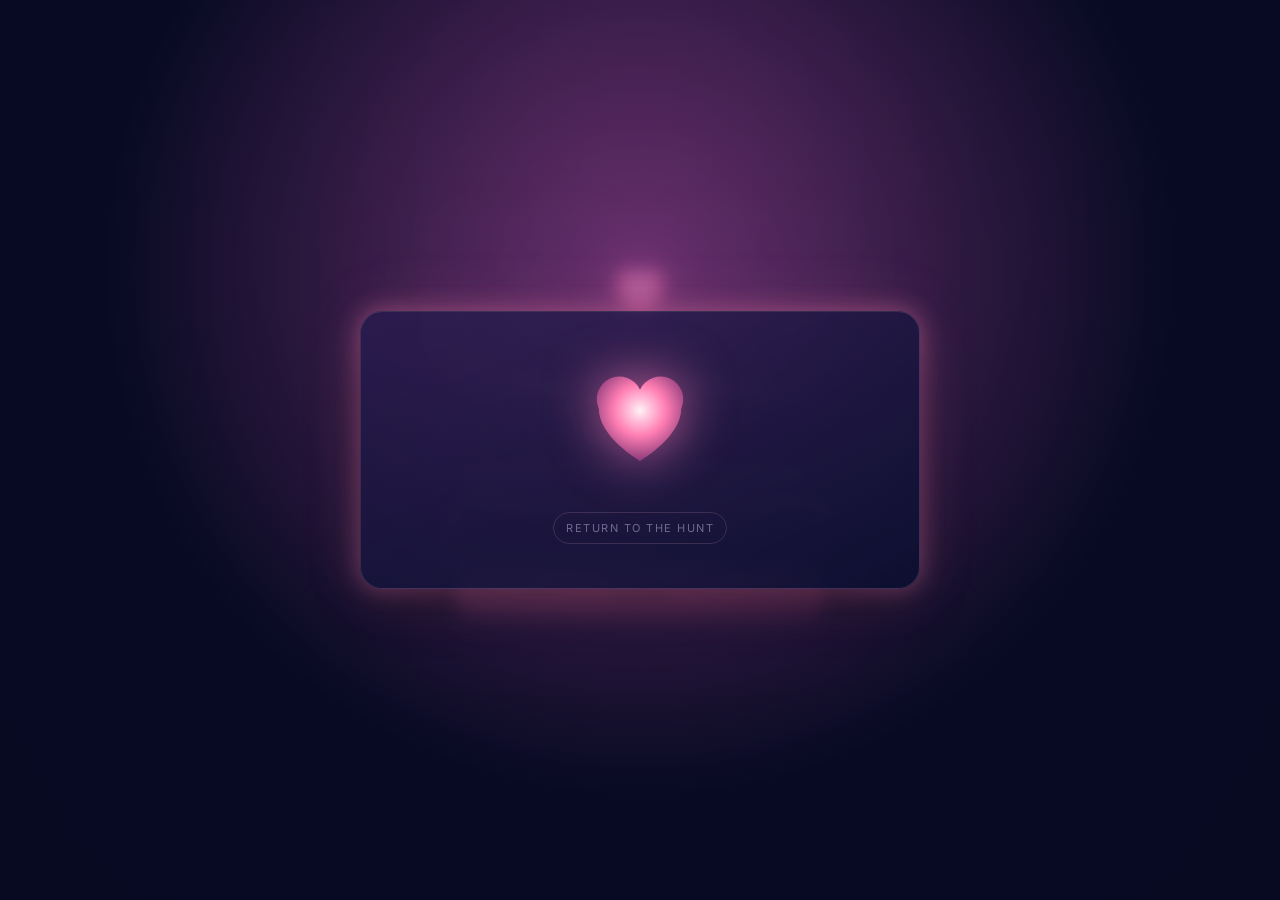
==== index.html @ dedda2b1 "Initial hunt" ====
<!doctype html>
<html lang="en">
<head>
  <meta charset="utf-8" />
  <meta name="viewport" content="width=device-width, initial-scale=1, viewport-fit=cover" />
  <meta name="theme-color" content="#0b1030" />
  <meta name="robots" content="noindex, nofollow" />
  <title>A Little Hunt</title>
  <link rel="icon" href="data:image/svg+xml,%3Csvg xmlns='http://www.w3.org/2000/svg' viewBox='0 0 100 100'%3E%3Ctext y='.9em' font-size='90'%3E%E2%99%A1%3C/text%3E%3C/svg%3E" />
  <link rel="preconnect" href="https://fonts.googleapis.com" />
  <link rel="preconnect" href="https://fonts.gstatic.com" crossorigin />
  <link href="https://fonts.googleapis.com/css2?family=Cormorant+Garamond:ital,wght@0,400;0,500;0,600;1,400;1,500&family=Inter:wght@300;400;500;600&display=swap" rel="stylesheet" />
  <link rel="stylesheet" href="assets/css/style.css" />
</head>
<body class="is-locked">
  <!-- starfield background -->
  <div class="stars" aria-hidden="true">
    <div class="stars__layer stars__layer--1"></div>
    <div class="stars__layer stars__layer--2"></div>
    <div class="stars__layer stars__layer--3"></div>
  </div>

  <!-- floating hearts background -->
  <div class="hearts" aria-hidden="true"></div>

  <!-- =====================================================================
       LOCK SCREEN — master gate
       ===================================================================== -->
  <section id="gate" class="gate" aria-label="Locked entrance">
    <div class="gate__inner">
      <div class="gate__sigil" aria-hidden="true">
        <svg viewBox="0 0 64 64" width="72" height="72">
          <defs>
            <radialGradient id="g" cx="50%" cy="40%" r="60%">
              <stop offset="0%" stop-color="#ffd1e1" />
              <stop offset="60%" stop-color="#ff7eb3" />
              <stop offset="100%" stop-color="#5a2a55" />
            </radialGradient>
          </defs>
          <path d="M32 56s-22-12.8-22-28A12 12 0 0 1 32 18a12 12 0 0 1 22 10c0 15.2-22 28-22 28z" fill="url(#g)" />
        </svg>
      </div>
      <h1 class="gate__title" data-title>Our Little Hunt</h1>
      <p class="gate__subtitle" data-subtitle>for the one I love</p>
      <p class="gate__greeting" data-greeting></p>
      <form id="gate-form" class="gate__form" autocomplete="off" novalidate>
        <label class="sr-only" for="gate-input">Password</label>
        <input
          id="gate-input"
          name="password"
          type="password"
          class="gate__input"
          inputmode="text"
          autocapitalize="off"
          autocorrect="off"
          spellcheck="false"
          required
        />
        <button type="submit" class="gate__btn">Enter</button>
      </form>
      <p id="gate-error" class="gate__error" role="alert" aria-live="polite"></p>
    </div>
  </section>

  <!-- =====================================================================
       HUNT APP — shown once gate is unlocked
       ===================================================================== -->
  <main id="app" class="app" hidden>
    <header class="app__header">
      <div class="brand">
        <span class="brand__heart" aria-hidden="true">♡</span>
        <div>
          <h1 class="brand__title" data-title>Our Little Hunt</h1>
          <p class="brand__subtitle" data-subtitle>for the one I love</p>
        </div>
      </div>
      <nav class="tabs" role="tablist" aria-label="Sections">
        <button class="tab is-active" role="tab" data-tab="hunt" aria-selected="true">The Hunt</button>
        <button class="tab" role="tab" data-tab="map" aria-selected="false">Map</button>
        <button class="tab" role="tab" data-tab="vault" aria-selected="false">Entertainment</button>
      </nav>
      <button id="reset-btn" class="ghost-btn" type="button" title="Reset progress">reset</button>
    </header>

    <!-- ============== TAB: THE HUNT ============== -->
    <section id="tab-hunt" class="tab-panel is-active" role="tabpanel">
      <div class="stage-card" id="stage-card" aria-live="polite">
        <!-- populated by JS -->
      </div>

      <!-- per-stage reveal log -->
      <div class="reveals" id="reveals" aria-live="polite"></div>
    </section>

    <!-- ============== TAB: MAP / ROADMAP ============== -->
    <section id="tab-map" class="tab-panel" role="tabpanel" hidden>
      <h2 class="section-title">The Road So Far</h2>
      <p class="section-sub">Six whispers between us. Find each one to find me.</p>
      <ol id="roadmap" class="roadmap"></ol>
      <div class="progress">
        <div class="progress__bar"><div id="progress-fill" class="progress__fill"></div></div>
        <p class="progress__label"><span id="progress-count">0</span> of <span id="progress-total">6</span> hearts found</p>
      </div>
    </section>

    <!-- ============== TAB: ENTERTAINMENT VAULT ============== -->
    <section id="tab-vault" class="tab-panel" role="tabpanel" hidden>
      <h2 class="section-title">The Vault</h2>
      <p class="section-sub" id="vault-intro"></p>

      <h3 class="subsection-title">Sounds</h3>
      <div id="audio-list" class="media-list media-list--audio"></div>

      <h3 class="subsection-title">Moving Pictures</h3>
      <div id="video-list" class="media-list media-list--video"></div>
    </section>

    <footer class="app__footer">
      <span aria-hidden="true">♡</span>
      <span>made with love</span>
      <span aria-hidden="true">♡</span>
    </footer>
  </main>

  <!-- =====================================================================
       VICTORY OVERLAY — shown when stage 6 is solved
       ===================================================================== -->
  <section id="victory" class="victory" hidden aria-label="You found me">
    <div class="victory__inner">
      <div class="victory__sigil" aria-hidden="true">
        <svg viewBox="0 0 64 64" width="120" height="120">
          <defs>
            <radialGradient id="vg" cx="50%" cy="40%" r="60%">
              <stop offset="0%" stop-color="#fff1f7" />
              <stop offset="50%" stop-color="#ff7eb3" />
              <stop offset="100%" stop-color="#8a3a7a" />
            </radialGradient>
          </defs>
          <path d="M32 56s-22-12.8-22-28A12 12 0 0 1 32 18a12 12 0 0 1 22 10c0 15.2-22 28-22 28z" fill="url(#vg)" />
        </svg>
      </div>
      <h1 class="victory__title" id="victory-title"></h1>
      <p class="victory__message" id="victory-message"></p>
      <p class="victory__signature" id="victory-signature"></p>
      <div id="victory-media" class="victory__media"></div>
      <button type="button" class="ghost-btn" id="victory-close">return to the hunt</button>
    </div>
    <div class="victory__confetti" aria-hidden="true"></div>
  </section>

  <!-- scripts -->
  <script src="assets/js/content.js"></script>
  <script src="assets/js/app.js"></script>
</body>
</html>
---- assets/css/style.css ----
/* =============================================================================
 *  Our Little Hunt — midnight + rose pink, dreamy & starry
 * ============================================================================= */

:root {
  --bg-0: #070a22;
  --bg-1: #0b1030;
  --bg-2: #141a3d;
  --bg-3: #1d2350;
  --rose: #ff7eb3;
  --rose-soft: #ffc4d8;
  --rose-deep: #c54a85;
  --gold: #f4d4a0;
  --text: #ece9fa;
  --text-dim: #a8a3c7;
  --text-muted: #6f6a90;
  --border: rgba(255, 196, 216, 0.15);
  --glow-rose: 0 0 24px rgba(255, 126, 179, 0.45), 0 0 60px rgba(255, 126, 179, 0.2);
  --glow-soft: 0 0 18px rgba(255, 196, 216, 0.35);
  --serif: "Cormorant Garamond", "Iowan Old Style", Georgia, serif;
  --sans: "Inter", -apple-system, BlinkMacSystemFont, "Segoe UI", sans-serif;
  --radius: 14px;
  --radius-lg: 22px;
  --shadow: 0 18px 60px -20px rgba(0, 0, 0, 0.7);
}

* { box-sizing: border-box; }

html, body {
  margin: 0;
  padding: 0;
  min-height: 100%;
  background: radial-gradient(ellipse at 50% -10%, #2a1850 0%, var(--bg-1) 45%, var(--bg-0) 100%) no-repeat fixed;
  color: var(--text);
  font-family: var(--sans);
  font-weight: 300;
  line-height: 1.6;
  -webkit-font-smoothing: antialiased;
  text-rendering: optimizeLegibility;
  overflow-x: hidden;
}

body.is-locked { overflow: hidden; }

a { color: var(--rose-soft); }

.sr-only {
  position: absolute; width: 1px; height: 1px; padding: 0;
  margin: -1px; overflow: hidden; clip: rect(0, 0, 0, 0);
  white-space: nowrap; border: 0;
}

/* -----------------------------------------------------------------------------
 *  Starfield (3 parallax layers of radial-gradient stars)
 * --------------------------------------------------------------------------- */
.stars {
  position: fixed; inset: 0;
  pointer-events: none;
  z-index: 0;
  overflow: hidden;
}
.stars__layer {
  position: absolute; inset: -50%;
  background-repeat: repeat;
  opacity: 0.85;
  will-change: transform;
}
.stars__layer--1 {
  background-image:
    radial-gradient(1px 1px at 20px 30px, #ffffff, transparent 50%),
    radial-gradient(1px 1px at 40px 70px, #fde7f1, transparent 50%),
    radial-gradient(1.5px 1.5px at 90px 40px, #ffffff, transparent 50%),
    radial-gradient(1px 1px at 130px 80px, #c9d6ff, transparent 50%),
    radial-gradient(1px 1px at 160px 120px, #ffffff, transparent 50%);
  background-size: 200px 200px;
  animation: drift 220s linear infinite;
  opacity: 0.5;
}
.stars__layer--2 {
  background-image:
    radial-gradient(1.5px 1.5px at 50px 50px, #ffffff, transparent 50%),
    radial-gradient(2px 2px at 120px 90px, #ffe1ee, transparent 50%),
    radial-gradient(1px 1px at 80px 160px, #ffffff, transparent 50%),
    radial-gradient(1.5px 1.5px at 200px 60px, #d6c8ff, transparent 50%);
  background-size: 300px 300px;
  animation: drift 380s linear infinite reverse, twinkle 6s ease-in-out infinite;
  opacity: 0.75;
}
.stars__layer--3 {
  background-image:
    radial-gradient(2.5px 2.5px at 100px 100px, #ffffff, transparent 50%),
    radial-gradient(2px 2px at 300px 200px, #ffc4d8, transparent 50%),
    radial-gradient(1.5px 1.5px at 220px 280px, #ffffff, transparent 50%);
  background-size: 500px 500px;
  animation: drift 600s linear infinite, twinkle 4s ease-in-out infinite 1s;
  opacity: 0.9;
}
@keyframes drift {
  from { transform: translate3d(0, 0, 0); }
  to   { transform: translate3d(-200px, -100px, 0); }
}
@keyframes twinkle {
  0%, 100% { filter: brightness(1); }
  50%      { filter: brightness(1.5); }
}

/* -----------------------------------------------------------------------------
 *  Floating heart particles (injected by JS into .hearts)
 * --------------------------------------------------------------------------- */
.hearts {
  position: fixed; inset: 0;
  pointer-events: none;
  z-index: 1;
  overflow: hidden;
}
.hearts__heart {
  position: absolute;
  bottom: -40px;
  font-size: 18px;
  color: var(--rose);
  text-shadow: 0 0 12px rgba(255, 126, 179, 0.6);
  opacity: 0;
  animation: float-up linear infinite;
  user-select: none;
}
@keyframes float-up {
  0%   { transform: translateY(0) translateX(0) rotate(0deg); opacity: 0; }
  10%  { opacity: 0.85; }
  90%  { opacity: 0.85; }
  100% { transform: translateY(-110vh) translateX(var(--drift, 40px)) rotate(20deg); opacity: 0; }
}

/* -----------------------------------------------------------------------------
 *  GATE / LOCK SCREEN
 * --------------------------------------------------------------------------- */
.gate {
  position: relative;
  z-index: 5;
  min-height: 100vh;
  min-height: 100dvh;
  display: grid;
  place-items: center;
  padding: 32px 20px;
}
.gate__inner {
  position: relative;
  width: min(440px, 100%);
  padding: 44px 36px 36px;
  text-align: center;
  background: linear-gradient(160deg, rgba(30, 24, 70, 0.72), rgba(11, 16, 48, 0.78));
  border: 1px solid var(--border);
  border-radius: var(--radius-lg);
  box-shadow: var(--shadow);
  backdrop-filter: blur(14px) saturate(120%);
  -webkit-backdrop-filter: blur(14px) saturate(120%);
}
.gate__sigil {
  display: inline-flex;
  filter: drop-shadow(0 0 18px rgba(255, 126, 179, 0.55));
  animation: pulse 4s ease-in-out infinite;
}
@keyframes pulse {
  0%, 100% { transform: scale(1);   filter: drop-shadow(0 0 18px rgba(255, 126, 179, 0.55)); }
  50%      { transform: scale(1.05); filter: drop-shadow(0 0 28px rgba(255, 126, 179, 0.85)); }
}
.gate__title {
  font-family: var(--serif);
  font-weight: 500;
  font-size: clamp(28px, 5vw, 38px);
  margin: 18px 0 4px;
  letter-spacing: 0.5px;
  background: linear-gradient(120deg, #fff 0%, var(--rose-soft) 50%, var(--gold) 100%);
  -webkit-background-clip: text;
  background-clip: text;
  color: transparent;
}
.gate__subtitle {
  font-family: var(--serif);
  font-style: italic;
  color: var(--rose-soft);
  margin: 0 0 18px;
  font-size: 16px;
  letter-spacing: 0.3px;
}
.gate__greeting {
  color: var(--text-dim);
  font-size: 14px;
  font-style: italic;
  margin: 0 0 24px;
  line-height: 1.7;
}
.gate__form {
  display: flex;
  flex-direction: column;
  gap: 12px;
}
.gate__input {
  width: 100%;
  padding: 14px 16px;
  background: rgba(7, 10, 34, 0.6);
  border: 1px solid var(--border);
  border-radius: var(--radius);
  color: var(--text);
  font-family: var(--serif);
  font-style: italic;
  font-size: 17px;
  text-align: center;
  letter-spacing: 1px;
  outline: none;
  transition: border-color .2s, box-shadow .2s, background .2s;
}
.gate__input::placeholder { color: var(--text-muted); }
.gate__input:focus {
  border-color: var(--rose);
  box-shadow: var(--glow-rose);
  background: rgba(7, 10, 34, 0.8);
}
.gate__btn {
  appearance: none;
  border: none;
  padding: 13px 18px;
  border-radius: var(--radius);
  background: linear-gradient(135deg, var(--rose) 0%, var(--rose-deep) 100%);
  color: #1a0a1a;
  font-family: var(--sans);
  font-size: 14px;
  font-weight: 600;
  letter-spacing: 2px;
  text-transform: uppercase;
  cursor: pointer;
  transition: transform .15s, box-shadow .2s, filter .2s;
  box-shadow: 0 8px 24px -8px rgba(255, 126, 179, 0.6);
}
.gate__btn:hover  { transform: translateY(-1px); box-shadow: var(--glow-rose); filter: brightness(1.05); }
.gate__btn:active { transform: translateY(0); }
.gate__error {
  min-height: 1.4em;
  margin: 16px 0 0;
  color: var(--rose-soft);
  font-family: var(--serif);
  font-style: italic;
  font-size: 15px;
  opacity: 0;
  transition: opacity .3s;
}
.gate__error.is-visible { opacity: 1; }

.gate.is-shaking .gate__inner { animation: shake 0.45s; }
@keyframes shake {
  0%, 100% { transform: translateX(0); }
  20%      { transform: translateX(-8px); }
  40%      { transform: translateX(8px); }
  60%      { transform: translateX(-5px); }
  80%      { transform: translateX(5px); }
}

/* -----------------------------------------------------------------------------
 *  APP / MAIN HUNT VIEW
 * --------------------------------------------------------------------------- */
.app {
  position: relative;
  z-index: 5;
  max-width: 880px;
  margin: 0 auto;
  padding: 28px 20px 80px;
  animation: fade-up .6s ease both;
}
@keyframes fade-up {
  from { opacity: 0; transform: translateY(8px); }
  to   { opacity: 1; transform: translateY(0); }
}

.app__header {
  display: grid;
  grid-template-columns: 1fr auto;
  grid-template-areas:
    "brand reset"
    "tabs  tabs";
  gap: 16px 12px;
  align-items: center;
  margin-bottom: 24px;
}
@media (min-width: 720px) {
  .app__header {
    grid-template-columns: auto 1fr auto;
    grid-template-areas: "brand tabs reset";
  }
}
.brand { grid-area: brand; display: flex; align-items: center; gap: 12px; }
.brand__heart {
  font-size: 32px;
  color: var(--rose);
  text-shadow: var(--glow-rose);
  animation: heartbeat 1.6s ease-in-out infinite;
}
@keyframes heartbeat {
  0%, 60%, 100% { transform: scale(1); }
  20%, 40%      { transform: scale(1.18); }
}
.brand__title {
  font-family: var(--serif);
  font-weight: 500;
  font-size: 22px;
  margin: 0;
  letter-spacing: 0.5px;
}
.brand__subtitle {
  margin: 0;
  font-family: var(--serif);
  font-style: italic;
  font-size: 13px;
  color: var(--rose-soft);
}

/* tabs */
.tabs { grid-area: tabs; display: flex; gap: 4px; justify-content: center; flex-wrap: wrap; }
.tab {
  appearance: none;
  background: transparent;
  border: 1px solid transparent;
  color: var(--text-dim);
  font-family: var(--sans);
  font-weight: 500;
  font-size: 13px;
  letter-spacing: 1.5px;
  text-transform: uppercase;
  padding: 9px 14px;
  border-radius: 999px;
  cursor: pointer;
  transition: color .2s, background .2s, border-color .2s, box-shadow .2s;
}
.tab:hover { color: var(--text); }
.tab.is-active {
  color: var(--text);
  background: rgba(255, 126, 179, 0.12);
  border-color: var(--border);
  box-shadow: 0 0 0 1px rgba(255, 126, 179, 0.18) inset, 0 0 18px -8px rgba(255, 126, 179, 0.6);
}

.ghost-btn {
  grid-area: reset;
  appearance: none;
  background: transparent;
  border: 1px solid var(--border);
  color: var(--text-muted);
  font-family: var(--sans);
  font-size: 11px;
  letter-spacing: 1.5px;
  text-transform: uppercase;
  padding: 8px 12px;
  border-radius: 999px;
  cursor: pointer;
  transition: color .2s, border-color .2s;
  justify-self: end;
}
.ghost-btn:hover { color: var(--rose-soft); border-color: var(--rose-soft); }

.tab-panel { display: none; }
.tab-panel.is-active { display: block; animation: fade-up .4s ease both; }

/* -----------------------------------------------------------------------------
 *  STAGE CARD
 * --------------------------------------------------------------------------- */
.stage-card {
  position: relative;
  padding: 32px 28px;
  background: linear-gradient(160deg, rgba(30, 24, 70, 0.7), rgba(11, 16, 48, 0.78));
  border: 1px solid var(--border);
  border-radius: var(--radius-lg);
  box-shadow: var(--shadow);
  backdrop-filter: blur(14px) saturate(120%);
  -webkit-backdrop-filter: blur(14px) saturate(120%);
}
.stage-card__eyebrow {
  font-family: var(--sans);
  font-size: 11px;
  letter-spacing: 3px;
  text-transform: uppercase;
  color: var(--rose-soft);
  margin: 0 0 8px;
}
.stage-card__title {
  font-family: var(--serif);
  font-weight: 500;
  font-size: clamp(26px, 4vw, 34px);
  margin: 0 0 18px;
  background: linear-gradient(120deg, #fff 0%, var(--rose-soft) 60%, var(--gold) 100%);
  -webkit-background-clip: text;
  background-clip: text;
  color: transparent;
}
.stage-card__clue {
  font-family: var(--serif);
  font-style: italic;
  font-size: 19px;
  line-height: 1.7;
  color: var(--text);
  margin: 0 0 24px;
  white-space: pre-wrap;
}
.stage-card__hint {
  margin: 0 0 20px;
  padding: 14px 16px;
  border-left: 2px solid var(--rose);
  background: rgba(255, 126, 179, 0.08);
  border-radius: 0 var(--radius) var(--radius) 0;
  font-style: italic;
  color: var(--rose-soft);
  font-size: 14px;
  white-space: pre-wrap;
}
.stage-card__form {
  display: flex;
  gap: 10px;
  flex-wrap: wrap;
}
.stage-card__form input {
  flex: 1 1 220px;
  min-width: 0;
  padding: 13px 16px;
  background: rgba(7, 10, 34, 0.6);
  border: 1px solid var(--border);
  border-radius: var(--radius);
  color: var(--text);
  font-family: var(--serif);
  font-style: italic;
  font-size: 16px;
  letter-spacing: 0.5px;
  outline: none;
  transition: border-color .2s, box-shadow .2s;
}
.stage-card__form input:focus {
  border-color: var(--rose);
  box-shadow: var(--glow-rose);
}
.stage-card__form button {
  appearance: none;
  border: none;
  padding: 13px 22px;
  border-radius: var(--radius);
  background: linear-gradient(135deg, var(--rose) 0%, var(--rose-deep) 100%);
  color: #1a0a1a;
  font-weight: 600;
  font-size: 13px;
  letter-spacing: 2px;
  text-transform: uppercase;
  cursor: pointer;
  transition: transform .15s, filter .2s;
}
.stage-card__form button:hover { filter: brightness(1.05); transform: translateY(-1px); }
.stage-card__feedback {
  min-height: 1.4em;
  margin: 14px 0 0;
  color: var(--rose-soft);
  font-family: var(--serif);
  font-style: italic;
  font-size: 14px;
}
.stage-card.is-shaking { animation: shake 0.45s; }

.stage-card--all-done {
  text-align: center;
  padding: 48px 28px;
}
.stage-card--all-done .stage-card__title { margin-bottom: 8px; }

/* -----------------------------------------------------------------------------
 *  REVEALS LOG (each solved stage's reveal text accumulates here)
 * --------------------------------------------------------------------------- */
.reveals {
  margin-top: 22px;
  display: flex;
  flex-direction: column;
  gap: 12px;
}
.reveal {
  padding: 18px 20px;
  background: linear-gradient(160deg, rgba(40, 28, 80, 0.55), rgba(11, 16, 48, 0.5));
  border: 1px solid var(--border);
  border-left: 3px solid var(--rose);
  border-radius: var(--radius);
  animation: fade-up .5s ease both;
}
.reveal__head {
  display: flex;
  justify-content: space-between;
  align-items: center;
  margin-bottom: 6px;
  font-size: 11px;
  letter-spacing: 2px;
  text-transform: uppercase;
  color: var(--rose-soft);
}
.reveal__body {
  font-family: var(--serif);
  font-style: italic;
  color: var(--text);
  font-size: 16px;
  white-space: pre-wrap;
  margin: 0;
}

/* -----------------------------------------------------------------------------
 *  ROADMAP
 * --------------------------------------------------------------------------- */
.section-title {
  font-family: var(--serif);
  font-weight: 500;
  font-size: 28px;
  margin: 4px 0 4px;
  letter-spacing: 0.5px;
}
.section-sub {
  margin: 0 0 24px;
  color: var(--text-dim);
  font-style: italic;
  font-family: var(--serif);
  font-size: 16px;
}
.subsection-title {
  font-family: var(--serif);
  font-weight: 500;
  font-size: 20px;
  margin: 28px 0 12px;
  color: var(--rose-soft);
  letter-spacing: 0.5px;
}

.roadmap {
  list-style: none;
  margin: 0;
  padding: 0;
  display: flex;
  flex-direction: column;
  gap: 10px;
}
.roadmap__item {
  display: grid;
  grid-template-columns: 44px 1fr auto;
  align-items: center;
  gap: 14px;
  padding: 14px 18px;
  background: linear-gradient(160deg, rgba(30, 24, 70, 0.55), rgba(11, 16, 48, 0.55));
  border: 1px solid var(--border);
  border-radius: var(--radius);
  transition: border-color .25s, box-shadow .25s, transform .25s;
}
.roadmap__item.is-current {
  border-color: var(--rose);
  box-shadow: var(--glow-rose);
}
.roadmap__item.is-done { opacity: 0.85; }
.roadmap__item.is-locked .roadmap__title { color: var(--text-muted); }

.roadmap__num {
  width: 44px; height: 44px;
  display: grid; place-items: center;
  border-radius: 50%;
  font-family: var(--serif);
  font-size: 18px;
  background: rgba(7, 10, 34, 0.7);
  border: 1px solid var(--border);
  color: var(--text-dim);
}
.is-done .roadmap__num {
  background: linear-gradient(135deg, var(--rose), var(--rose-deep));
  border-color: transparent;
  color: #1a0a1a;
  box-shadow: var(--glow-rose);
}
.is-current .roadmap__num {
  color: var(--rose);
  border-color: var(--rose);
  animation: pulse 2.2s ease-in-out infinite;
}

.roadmap__title {
  font-family: var(--serif);
  font-size: 18px;
  margin: 0;
}
.roadmap__status {
  font-size: 11px;
  letter-spacing: 2px;
  text-transform: uppercase;
  color: var(--text-muted);
}
.is-done .roadmap__status { color: var(--rose-soft); }
.is-current .roadmap__status { color: var(--rose); }

.progress {
  margin-top: 26px;
  text-align: center;
}
.progress__bar {
  position: relative;
  height: 6px;
  background: rgba(7, 10, 34, 0.7);
  border: 1px solid var(--border);
  border-radius: 999px;
  overflow: hidden;
}
.progress__fill {
  position: absolute; inset: 0 auto 0 0;
  width: 0%;
  background: linear-gradient(90deg, var(--rose-deep), var(--rose), var(--gold));
  box-shadow: var(--glow-rose);
  transition: width .8s cubic-bezier(.2,.7,.2,1);
}
.progress__label {
  margin: 12px 0 0;
  font-family: var(--serif);
  font-style: italic;
  color: var(--text-dim);
  font-size: 15px;
}
.progress__label span { color: var(--rose-soft); font-weight: 500; }

/* -----------------------------------------------------------------------------
 *  MEDIA / VAULT
 * --------------------------------------------------------------------------- */
.media-list {
  display: grid;
  gap: 14px;
}
.media-list--video {
  grid-template-columns: repeat(auto-fit, minmax(260px, 1fr));
}

.media-card {
  padding: 16px 18px;
  background: linear-gradient(160deg, rgba(30, 24, 70, 0.55), rgba(11, 16, 48, 0.55));
  border: 1px solid var(--border);
  border-radius: var(--radius);
  display: flex;
  flex-direction: column;
  gap: 10px;
}
.media-card__title {
  font-family: var(--serif);
  font-size: 17px;
  margin: 0;
  color: var(--text);
}
.media-card__sub {
  margin: -6px 0 4px;
  font-family: var(--serif);
  font-style: italic;
  color: var(--rose-soft);
  font-size: 13px;
}
.media-card audio,
.media-card video {
  width: 100%;
  border-radius: 10px;
  background: rgba(7, 10, 34, 0.7);
}
.media-card video { aspect-ratio: 16 / 9; }

.media-empty {
  padding: 18px;
  font-family: var(--serif);
  font-style: italic;
  color: var(--text-muted);
  text-align: center;
  border: 1px dashed var(--border);
  border-radius: var(--radius);
}
.media-locked {
  padding: 16px 18px;
  border: 1px dashed var(--border);
  border-radius: var(--radius);
  display: flex;
  align-items: center;
  gap: 10px;
  font-family: var(--serif);
  font-style: italic;
  color: var(--text-muted);
  font-size: 14px;
}
.media-locked::before {
  content: "🔒";
  font-size: 18px;
  filter: grayscale(0.4) hue-rotate(-20deg);
}

/* -----------------------------------------------------------------------------
 *  VICTORY OVERLAY
 * --------------------------------------------------------------------------- */
.victory {
  position: fixed; inset: 0;
  z-index: 50;
  display: grid;
  place-items: center;
  padding: 32px 20px;
  background: radial-gradient(ellipse at 50% 30%, rgba(140, 60, 130, 0.7), rgba(7, 10, 34, 0.95) 60%);
  backdrop-filter: blur(8px);
  -webkit-backdrop-filter: blur(8px);
  animation: fade-in .5s ease both;
  overflow-y: auto;
}
@keyframes fade-in { from { opacity: 0; } to { opacity: 1; } }

.victory__inner {
  position: relative;
  z-index: 2;
  width: min(560px, 100%);
  padding: 44px 32px;
  text-align: center;
  background: linear-gradient(160deg, rgba(40, 28, 80, 0.75), rgba(11, 16, 48, 0.85));
  border: 1px solid var(--border);
  border-radius: var(--radius-lg);
  box-shadow: var(--shadow), var(--glow-rose);
  animation: fade-up .8s ease both;
}
.victory__sigil { filter: drop-shadow(0 0 26px rgba(255, 126, 179, 0.7)); animation: pulse 3s ease-in-out infinite; }
.victory__title {
  font-family: var(--serif);
  font-weight: 500;
  font-size: clamp(34px, 7vw, 52px);
  margin: 18px 0 14px;
  background: linear-gradient(120deg, #fff 0%, var(--rose-soft) 50%, var(--gold) 100%);
  -webkit-background-clip: text;
  background-clip: text;
  color: transparent;
}
.victory__message {
  font-family: var(--serif);
  font-style: italic;
  font-size: 19px;
  line-height: 1.7;
  color: var(--text);
  margin: 0 0 18px;
  white-space: pre-wrap;
}
.victory__signature {
  font-family: var(--serif);
  font-style: italic;
  color: var(--rose-soft);
  font-size: 16px;
  margin: 0 0 28px;
}
.victory__media { margin: 0 0 24px; }
.victory__media img,
.victory__media video,
.victory__media audio { width: 100%; border-radius: var(--radius); }

/* confetti hearts in victory overlay */
.victory__confetti {
  position: absolute; inset: 0;
  pointer-events: none;
  overflow: hidden;
  z-index: 1;
}
.victory__confetti span {
  position: absolute;
  top: -30px;
  font-size: 22px;
  color: var(--rose);
  text-shadow: 0 0 12px rgba(255, 126, 179, 0.7);
  animation: fall linear infinite;
}
@keyframes fall {
  0%   { transform: translateY(0) rotate(0deg);   opacity: 0; }
  10%  { opacity: 1; }
  100% { transform: translateY(110vh) rotate(360deg); opacity: 0; }
}

/* -----------------------------------------------------------------------------
 *  FOOTER
 * --------------------------------------------------------------------------- */
.app__footer {
  margin-top: 48px;
  text-align: center;
  font-family: var(--serif);
  font-style: italic;
  color: var(--text-muted);
  font-size: 13px;
  display: flex;
  gap: 8px;
  justify-content: center;
  align-items: center;
}
.app__footer span:first-child,
.app__footer span:last-child { color: var(--rose); }

/* -----------------------------------------------------------------------------
 *  Reduced motion
 * --------------------------------------------------------------------------- */
@media (prefers-reduced-motion: reduce) {
  *, *::before, *::after { animation-duration: 0.001ms !important; animation-iteration-count: 1 !important; transition-duration: 0.001ms !important; }
}
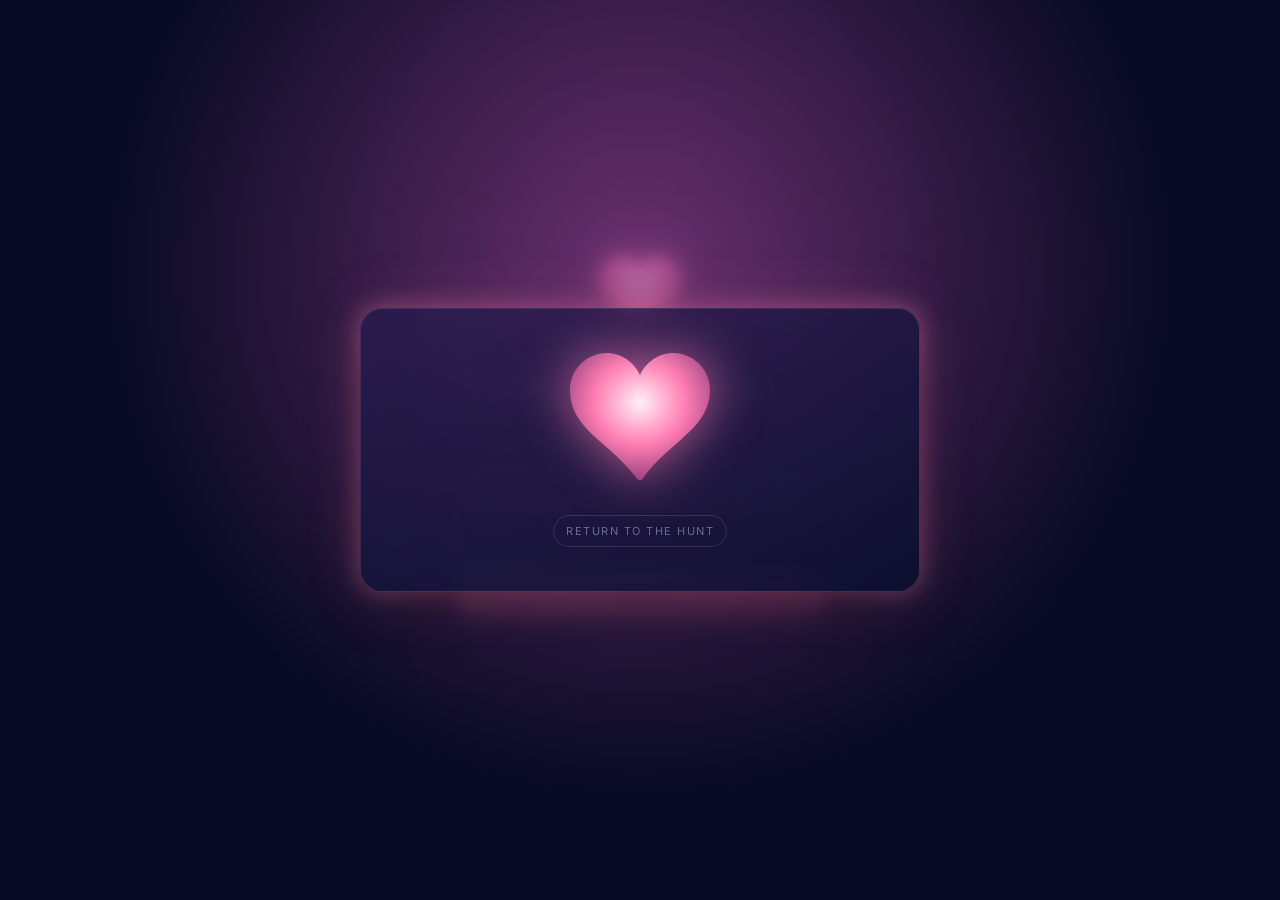
==== commit 8cc34008: "Fix Pages enablement, real heart SVG, gate shown every visit" ====
--- a/index.html
+++ b/index.html
@@ -6,7 +6,7 @@
   <meta name="theme-color" content="#0b1030" />
   <meta name="robots" content="noindex, nofollow" />
   <title>A Little Hunt</title>
-  <link rel="icon" href="data:image/svg+xml,%3Csvg xmlns='http://www.w3.org/2000/svg' viewBox='0 0 100 100'%3E%3Ctext y='.9em' font-size='90'%3E%E2%99%A1%3C/text%3E%3C/svg%3E" />
+  <link rel="icon" href="data:image/svg+xml,%3Csvg xmlns='http://www.w3.org/2000/svg' viewBox='0 0 32 29'%3E%3Cpath fill='%23ff7eb3' d='M23.6 0c-3.4 0-6.3 2.18-7.6 5.05C14.7 2.18 11.8 0 8.4 0 3.8 0 0 3.8 0 8.4c0 9.42 9.48 11.9 16 21.2 6.13-9.32 16-12 16-21.2C32 3.8 28.2 0 23.6 0z'/%3E%3C/svg%3E" />
   <link rel="preconnect" href="https://fonts.googleapis.com" />
   <link rel="preconnect" href="https://fonts.gstatic.com" crossorigin />
   <link href="https://fonts.googleapis.com/css2?family=Cormorant+Garamond:ital,wght@0,400;0,500;0,600;1,400;1,500&family=Inter:wght@300;400;500;600&display=swap" rel="stylesheet" />
@@ -29,15 +29,15 @@
   <section id="gate" class="gate" aria-label="Locked entrance">
     <div class="gate__inner">
       <div class="gate__sigil" aria-hidden="true">
-        <svg viewBox="0 0 64 64" width="72" height="72">
+        <svg viewBox="0 0 32 29" width="84" height="76">
           <defs>
-            <radialGradient id="g" cx="50%" cy="40%" r="60%">
+            <radialGradient id="g" cx="50%" cy="38%" r="65%">
               <stop offset="0%" stop-color="#ffd1e1" />
-              <stop offset="60%" stop-color="#ff7eb3" />
+              <stop offset="55%" stop-color="#ff7eb3" />
               <stop offset="100%" stop-color="#5a2a55" />
             </radialGradient>
           </defs>
-          <path d="M32 56s-22-12.8-22-28A12 12 0 0 1 32 18a12 12 0 0 1 22 10c0 15.2-22 28-22 28z" fill="url(#g)" />
+          <path d="M23.6 0c-3.4 0-6.3 2.18-7.6 5.05C14.7 2.18 11.8 0 8.4 0 3.8 0 0 3.8 0 8.4c0 9.42 9.48 11.9 16 21.2 6.13-9.32 16-12 16-21.2C32 3.8 28.2 0 23.6 0z" fill="url(#g)" />
         </svg>
       </div>
       <h1 class="gate__title" data-title>Our Little Hunt</h1>
@@ -128,15 +128,15 @@
   <section id="victory" class="victory" hidden aria-label="You found me">
     <div class="victory__inner">
       <div class="victory__sigil" aria-hidden="true">
-        <svg viewBox="0 0 64 64" width="120" height="120">
+        <svg viewBox="0 0 32 29" width="140" height="127">
           <defs>
-            <radialGradient id="vg" cx="50%" cy="40%" r="60%">
+            <radialGradient id="vg" cx="50%" cy="38%" r="65%">
               <stop offset="0%" stop-color="#fff1f7" />
               <stop offset="50%" stop-color="#ff7eb3" />
               <stop offset="100%" stop-color="#8a3a7a" />
             </radialGradient>
           </defs>
-          <path d="M32 56s-22-12.8-22-28A12 12 0 0 1 32 18a12 12 0 0 1 22 10c0 15.2-22 28-22 28z" fill="url(#vg)" />
+          <path d="M23.6 0c-3.4 0-6.3 2.18-7.6 5.05C14.7 2.18 11.8 0 8.4 0 3.8 0 0 3.8 0 8.4c0 9.42 9.48 11.9 16 21.2 6.13-9.32 16-12 16-21.2C32 3.8 28.2 0 23.6 0z" fill="url(#vg)" />
         </svg>
       </div>
       <h1 class="victory__title" id="victory-title"></h1>
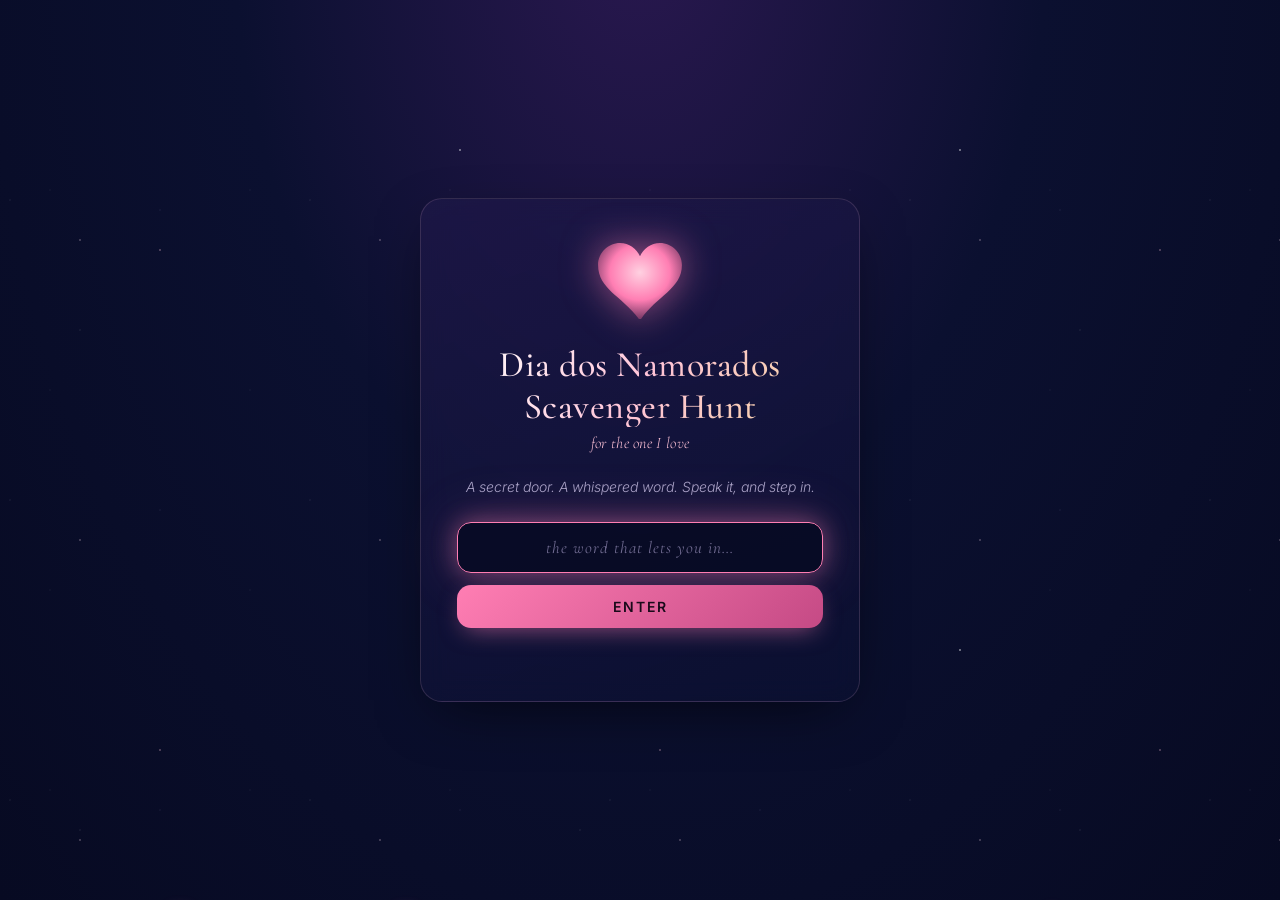
==== commit fa61b420: "Dia dos Namorados rename, fix overlay leak, mobile polish, deploy fixes" ====
--- a/index.html
+++ b/index.html
@@ -5,7 +5,7 @@
   <meta name="viewport" content="width=device-width, initial-scale=1, viewport-fit=cover" />
   <meta name="theme-color" content="#0b1030" />
   <meta name="robots" content="noindex, nofollow" />
-  <title>A Little Hunt</title>
+  <title>Dia dos Namorados Scavenger Hunt</title>
   <link rel="icon" href="data:image/svg+xml,%3Csvg xmlns='http://www.w3.org/2000/svg' viewBox='0 0 32 29'%3E%3Cpath fill='%23ff7eb3' d='M23.6 0c-3.4 0-6.3 2.18-7.6 5.05C14.7 2.18 11.8 0 8.4 0 3.8 0 0 3.8 0 8.4c0 9.42 9.48 11.9 16 21.2 6.13-9.32 16-12 16-21.2C32 3.8 28.2 0 23.6 0z'/%3E%3C/svg%3E" />
   <link rel="preconnect" href="https://fonts.googleapis.com" />
   <link rel="preconnect" href="https://fonts.gstatic.com" crossorigin />
@@ -40,7 +40,7 @@
           <path d="M23.6 0c-3.4 0-6.3 2.18-7.6 5.05C14.7 2.18 11.8 0 8.4 0 3.8 0 0 3.8 0 8.4c0 9.42 9.48 11.9 16 21.2 6.13-9.32 16-12 16-21.2C32 3.8 28.2 0 23.6 0z" fill="url(#g)" />
         </svg>
       </div>
-      <h1 class="gate__title" data-title>Our Little Hunt</h1>
+      <h1 class="gate__title" data-title>Dia dos Namorados Scavenger Hunt</h1>
       <p class="gate__subtitle" data-subtitle>for the one I love</p>
       <p class="gate__greeting" data-greeting></p>
       <form id="gate-form" class="gate__form" autocomplete="off" novalidate>
@@ -70,7 +70,7 @@
       <div class="brand">
         <span class="brand__heart" aria-hidden="true">♡</span>
         <div>
-          <h1 class="brand__title" data-title>Our Little Hunt</h1>
+          <h1 class="brand__title" data-title>Dia dos Namorados Scavenger Hunt</h1>
           <p class="brand__subtitle" data-subtitle>for the one I love</p>
         </div>
       </div>
--- a/assets/css/style.css
+++ b/assets/css/style.css
@@ -1,5 +1,5 @@
 /* =============================================================================
- *  Our Little Hunt — midnight + rose pink, dreamy & starry
+ *  Dia dos Namorados Scavenger Hunt — midnight + rose pink, dreamy & starry
  * ============================================================================= */
 
 :root {
@@ -26,6 +26,11 @@
 
 * { box-sizing: border-box; }
 
+/* The browser's default [hidden] { display: none } rule has lower specificity
+ * than our component display rules below (e.g. .victory { display: grid }),
+ * so without this elements with `hidden` would still appear. */
+[hidden] { display: none !important; }
+
 html, body {
   margin: 0;
   padding: 0;
@@ -38,6 +43,7 @@
   -webkit-font-smoothing: antialiased;
   text-rendering: optimizeLegibility;
   overflow-x: hidden;
+  -webkit-tap-highlight-color: transparent;
 }
 
 body.is-locked { overflow: hidden; }
@@ -166,9 +172,10 @@
 .gate__title {
   font-family: var(--serif);
   font-weight: 500;
-  font-size: clamp(28px, 5vw, 38px);
+  font-size: clamp(24px, 6.5vw, 36px);
   margin: 18px 0 4px;
   letter-spacing: 0.5px;
+  line-height: 1.15;
   background: linear-gradient(120deg, #fff 0%, var(--rose-soft) 50%, var(--gold) 100%);
   -webkit-background-clip: text;
   background-clip: text;
@@ -297,12 +304,16 @@
   0%, 60%, 100% { transform: scale(1); }
   20%, 40%      { transform: scale(1.18); }
 }
+.brand { min-width: 0; }
+.brand > div { min-width: 0; flex: 1; }
 .brand__title {
   font-family: var(--serif);
   font-weight: 500;
-  font-size: 22px;
+  font-size: clamp(17px, 4.2vw, 22px);
   margin: 0;
-  letter-spacing: 0.5px;
+  letter-spacing: 0.3px;
+  line-height: 1.2;
+  overflow-wrap: anywhere;
 }
 .brand__subtitle {
   margin: 0;
@@ -785,6 +796,129 @@
 .app__footer span:last-child { color: var(--rose); }
 
 /* -----------------------------------------------------------------------------
+ *  Mobile polish
+ *  Everything in this site is mobile-first; this block fine-tunes the small
+ *  screens (≤520px), keeping comfortable tap targets, breathing room, and
+ *  the dreamy aesthetic intact on phones.
+ * --------------------------------------------------------------------------- */
+@media (max-width: 520px) {
+  .gate { padding: 20px 14px; }
+  .gate__inner {
+    padding: 32px 22px 26px;
+    border-radius: 18px;
+  }
+  .gate__sigil svg { width: 64px; height: 58px; }
+  .gate__subtitle { font-size: 14px; margin-bottom: 14px; }
+  .gate__greeting { font-size: 13px; margin-bottom: 20px; }
+  .gate__input { font-size: 16px; padding: 13px 14px; letter-spacing: 0.5px; }
+  .gate__btn  { padding: 13px 16px; font-size: 13px; }
+
+  .app {
+    padding: 18px 14px calc(64px + env(safe-area-inset-bottom));
+  }
+  .app__header { gap: 10px; margin-bottom: 18px; }
+
+  .brand { gap: 10px; }
+  .brand__heart { font-size: 26px; }
+  .brand__subtitle { font-size: 12px; }
+
+  .tabs { gap: 2px; }
+  .tab {
+    padding: 8px 11px;
+    font-size: 11px;
+    letter-spacing: 1px;
+    flex: 1 1 auto;
+  }
+
+  .ghost-btn {
+    padding: 6px 10px;
+    font-size: 10px;
+    letter-spacing: 1.2px;
+  }
+
+  .stage-card {
+    padding: 24px 20px;
+    border-radius: 18px;
+  }
+  .stage-card__eyebrow { font-size: 10px; letter-spacing: 2.5px; }
+  .stage-card__title  { font-size: clamp(22px, 6vw, 28px); margin-bottom: 14px; }
+  .stage-card__clue   { font-size: 17px; margin-bottom: 20px; line-height: 1.65; }
+  .stage-card__hint   { font-size: 13px; padding: 12px 14px; }
+  .stage-card__form   { flex-direction: column; gap: 10px; }
+  .stage-card__form input {
+    font-size: 16px;            /* prevents iOS auto-zoom on focus */
+    padding: 13px 14px;
+    flex: 1 1 auto;
+    width: 100%;
+  }
+  .stage-card__form button {
+    padding: 13px 18px;
+    font-size: 12px;
+    width: 100%;
+  }
+
+  .reveal { padding: 14px 16px; border-radius: 12px; }
+  .reveal__body { font-size: 15px; }
+  .reveal__head { font-size: 10px; letter-spacing: 1.5px; }
+
+  .section-title    { font-size: 24px; }
+  .section-sub      { font-size: 15px; margin-bottom: 18px; }
+  .subsection-title { font-size: 18px; margin: 22px 0 10px; }
+
+  .roadmap__item {
+    grid-template-columns: 36px 1fr;
+    grid-template-areas:
+      "num  title"
+      "num  status";
+    row-gap: 2px;
+    padding: 12px 14px;
+    border-radius: 12px;
+  }
+  .roadmap__num    { grid-area: num; width: 36px; height: 36px; font-size: 15px; align-self: center; }
+  .roadmap__item > div { grid-area: title; min-width: 0; }
+  .roadmap__title  { font-size: 16px; }
+  .roadmap__status { grid-area: status; text-align: left; font-size: 10px; letter-spacing: 1.5px; }
+  .progress__label { font-size: 14px; }
+
+  .media-card { padding: 14px 14px; border-radius: 12px; }
+  .media-card__title { font-size: 16px; }
+  .media-list--video { grid-template-columns: 1fr; }
+
+  .media-locked, .media-empty { padding: 14px 14px; font-size: 13px; }
+
+  /* Victory overlay: full-bleed on phones, but keep the romantic card feel */
+  .victory { padding: 16px 12px; align-items: start; }
+  .victory__inner {
+    padding: 32px 22px;
+    border-radius: 22px;
+    margin-top: env(safe-area-inset-top);
+    margin-bottom: env(safe-area-inset-bottom);
+  }
+  .victory__sigil svg { width: 96px; height: 87px; }
+  .victory__title    { font-size: clamp(28px, 8vw, 40px); margin: 14px 0 10px; }
+  .victory__message  { font-size: 17px; }
+  .victory__signature { font-size: 15px; margin-bottom: 22px; }
+
+  .app__footer { margin-top: 36px; }
+}
+
+/* Very narrow phones (≤360px): one last squeeze. */
+@media (max-width: 360px) {
+  .brand__heart    { font-size: 22px; }
+  .brand__title    { font-size: 15px; }
+  .brand__subtitle { font-size: 11px; }
+  .tab             { padding: 7px 8px; font-size: 10.5px; letter-spacing: 0.6px; }
+  .ghost-btn       { padding: 6px 8px; font-size: 9.5px; letter-spacing: 1px; }
+}
+
+/* Larger phones in landscape & small tablets: keep a single column but
+   give content slightly more room. */
+@media (min-width: 521px) and (max-width: 719px) {
+  .app { padding: 22px 18px 80px; }
+  .stage-card { padding: 28px 24px; }
+}
+
+/* -----------------------------------------------------------------------------
  *  Reduced motion
  * --------------------------------------------------------------------------- */
 @media (prefers-reduced-motion: reduce) {
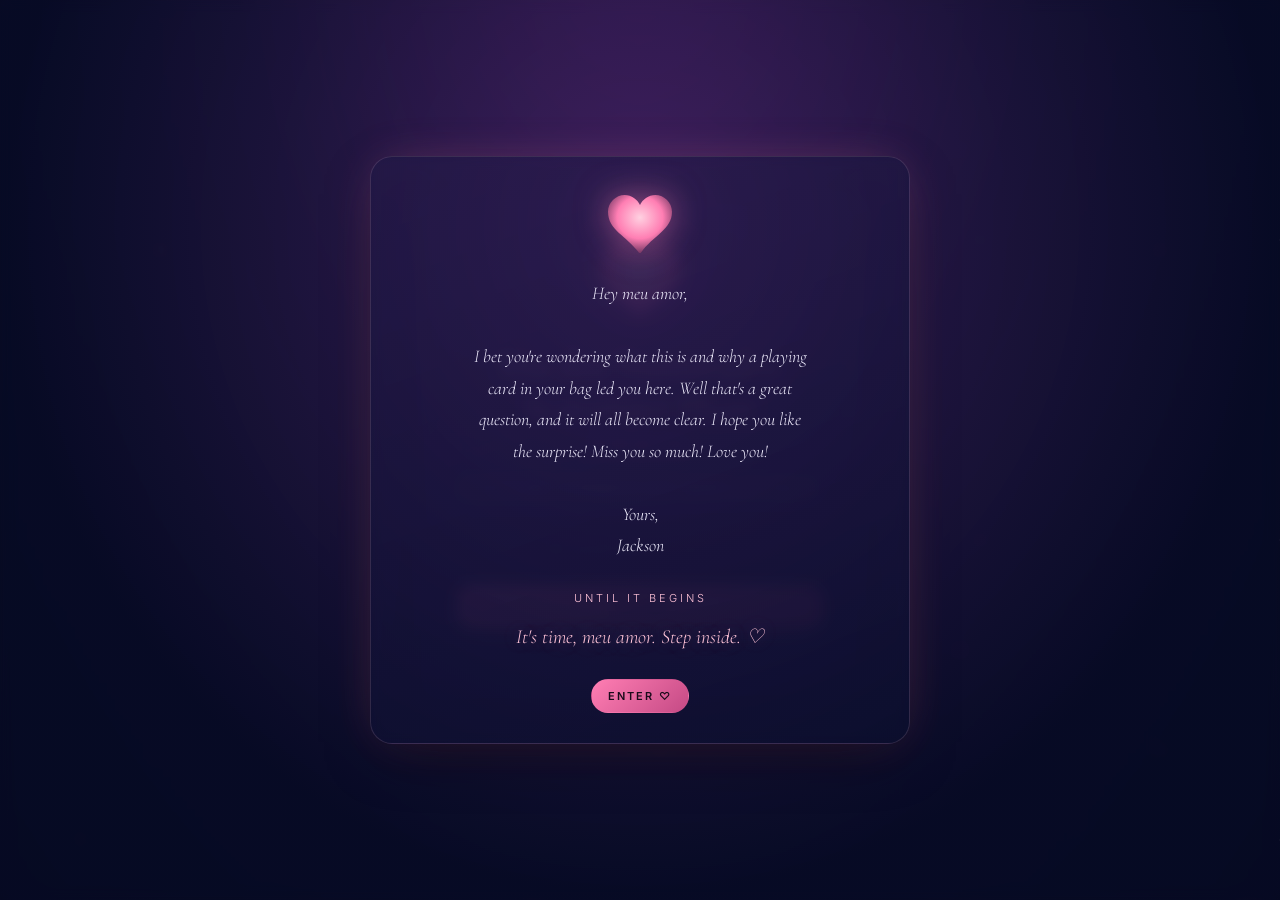
==== commit b1d21e01: "Timer on landing page" ====
--- a/index.html
+++ b/index.html
@@ -63,6 +63,55 @@
   </section>
 
   <!-- =====================================================================
+       COUNTDOWN OVERLAY — floats over the landing page until the hunt begins
+       ===================================================================== -->
+  <section id="countdown" class="countdown" hidden aria-label="Countdown to the hunt">
+    <div class="countdown__inner">
+      <div class="countdown__sigil" aria-hidden="true">
+        <svg viewBox="0 0 32 29" width="64" height="58">
+          <defs>
+            <radialGradient id="cg" cx="50%" cy="38%" r="65%">
+              <stop offset="0%" stop-color="#ffd1e1" />
+              <stop offset="55%" stop-color="#ff7eb3" />
+              <stop offset="100%" stop-color="#5a2a55" />
+            </radialGradient>
+          </defs>
+          <path d="M23.6 0c-3.4 0-6.3 2.18-7.6 5.05C14.7 2.18 11.8 0 8.4 0 3.8 0 0 3.8 0 8.4c0 9.42 9.48 11.9 16 21.2 6.13-9.32 16-12 16-21.2C32 3.8 28.2 0 23.6 0z" fill="url(#cg)" />
+        </svg>
+      </div>
+
+      <p class="countdown__message" id="countdown-message"></p>
+
+      <p class="countdown__eyebrow" id="countdown-eyebrow"></p>
+      <div class="countdown__clock" id="countdown-clock" role="timer" aria-live="off">
+        <div class="countdown__unit">
+          <span class="countdown__value" id="cd-days">00</span>
+          <span class="countdown__label">days</span>
+        </div>
+        <span class="countdown__sep" aria-hidden="true">:</span>
+        <div class="countdown__unit">
+          <span class="countdown__value" id="cd-hours">00</span>
+          <span class="countdown__label">hours</span>
+        </div>
+        <span class="countdown__sep" aria-hidden="true">:</span>
+        <div class="countdown__unit">
+          <span class="countdown__value" id="cd-mins">00</span>
+          <span class="countdown__label">min</span>
+        </div>
+        <span class="countdown__sep" aria-hidden="true">:</span>
+        <div class="countdown__unit">
+          <span class="countdown__value" id="cd-secs">00</span>
+          <span class="countdown__label">sec</span>
+        </div>
+      </div>
+
+      <p class="countdown__ready" id="countdown-ready" hidden></p>
+
+      <button type="button" class="countdown__dismiss" id="countdown-dismiss"></button>
+    </div>
+  </section>
+
+  <!-- =====================================================================
        HUNT APP — shown once gate is unlocked
        ===================================================================== -->
   <main id="app" class="app" hidden>
--- a/assets/css/style.css
+++ b/assets/css/style.css
@@ -262,6 +262,139 @@
 }
 
 /* -----------------------------------------------------------------------------
+ *  COUNTDOWN OVERLAY
+ *  A translucent veil over the landing page. The locked door stays faintly
+ *  visible behind the blur so the surprise feels layered, not hidden.
+ * --------------------------------------------------------------------------- */
+.countdown {
+  position: fixed;
+  inset: 0;
+  z-index: 20;
+  display: grid;
+  place-items: center;
+  padding: 28px 18px;
+  overflow-y: auto;
+  background: radial-gradient(ellipse at 50% 25%, rgba(90, 42, 110, 0.55), rgba(7, 10, 34, 0.72) 70%);
+  backdrop-filter: blur(7px) saturate(115%);
+  -webkit-backdrop-filter: blur(7px) saturate(115%);
+  animation: fade-in .6s ease both;
+}
+.countdown__inner {
+  width: min(540px, 100%);
+  padding: 38px 34px 30px;
+  text-align: center;
+  background: linear-gradient(160deg, rgba(30, 24, 70, 0.62), rgba(11, 16, 48, 0.68));
+  border: 1px solid var(--border);
+  border-radius: var(--radius-lg);
+  box-shadow: var(--shadow), 0 0 50px -16px rgba(255, 126, 179, 0.4);
+  backdrop-filter: blur(6px);
+  -webkit-backdrop-filter: blur(6px);
+}
+.countdown__sigil {
+  display: inline-flex;
+  filter: drop-shadow(0 0 16px rgba(255, 126, 179, 0.5));
+  animation: pulse 4s ease-in-out infinite;
+}
+.countdown__message {
+  margin: 18px auto 28px;
+  max-width: 42ch;
+  font-family: var(--serif);
+  font-style: italic;
+  font-size: 18px;
+  line-height: 1.75;
+  color: var(--text);
+  white-space: pre-wrap;
+}
+.countdown__eyebrow {
+  margin: 0 0 14px;
+  font-family: var(--sans);
+  font-size: 11px;
+  letter-spacing: 3px;
+  text-transform: uppercase;
+  color: var(--rose-soft);
+}
+.countdown__clock {
+  display: flex;
+  align-items: flex-start;
+  justify-content: center;
+  gap: 8px;
+}
+.countdown__unit {
+  display: flex;
+  flex-direction: column;
+  align-items: center;
+  gap: 6px;
+  min-width: 64px;
+  padding: 12px 8px;
+  background: rgba(7, 10, 34, 0.55);
+  border: 1px solid var(--border);
+  border-radius: var(--radius);
+  box-shadow: inset 0 0 18px -10px rgba(255, 126, 179, 0.5);
+}
+.countdown__value {
+  font-family: var(--serif);
+  font-weight: 600;
+  font-size: clamp(28px, 7vw, 40px);
+  line-height: 1;
+  font-variant-numeric: tabular-nums;
+  background: linear-gradient(120deg, #fff 0%, var(--rose-soft) 55%, var(--gold) 100%);
+  -webkit-background-clip: text;
+  background-clip: text;
+  color: transparent;
+}
+.countdown__label {
+  font-family: var(--sans);
+  font-size: 10px;
+  letter-spacing: 2px;
+  text-transform: uppercase;
+  color: var(--text-dim);
+}
+.countdown__sep {
+  font-family: var(--serif);
+  font-size: 28px;
+  line-height: 1.6;
+  color: var(--rose-soft);
+  opacity: 0.5;
+  align-self: flex-start;
+  padding-top: 8px;
+  animation: twinkle 2s ease-in-out infinite;
+}
+.countdown__ready {
+  margin: 6px 0 0;
+  font-family: var(--serif);
+  font-style: italic;
+  font-size: 20px;
+  color: var(--rose-soft);
+  text-shadow: var(--glow-soft);
+}
+.countdown__dismiss {
+  margin-top: 26px;
+  appearance: none;
+  background: transparent;
+  border: 1px solid var(--border);
+  color: var(--text-muted);
+  font-family: var(--sans);
+  font-size: 11px;
+  letter-spacing: 2px;
+  text-transform: uppercase;
+  padding: 9px 16px;
+  border-radius: 999px;
+  cursor: pointer;
+  transition: color .2s, border-color .2s, box-shadow .2s;
+}
+.countdown__dismiss:hover {
+  color: var(--rose-soft);
+  border-color: var(--rose-soft);
+  box-shadow: 0 0 18px -8px rgba(255, 126, 179, 0.6);
+}
+.countdown.is-ready .countdown__dismiss {
+  background: linear-gradient(135deg, var(--rose) 0%, var(--rose-deep) 100%);
+  color: #1a0a1a;
+  border-color: transparent;
+  font-weight: 600;
+}
+
+/* -----------------------------------------------------------------------------
  *  APP / MAIN HUNT VIEW
  * --------------------------------------------------------------------------- */
 .app {
@@ -812,6 +945,22 @@
   .gate__greeting { font-size: 13px; margin-bottom: 20px; }
   .gate__input { font-size: 16px; padding: 13px 14px; letter-spacing: 0.5px; }
   .gate__btn  { padding: 13px 16px; font-size: 13px; }
+
+  .countdown { padding: 18px 12px; align-items: start; }
+  .countdown__inner {
+    padding: 28px 18px 24px;
+    border-radius: 18px;
+    margin: auto 0;
+  }
+  .countdown__sigil svg { width: 54px; height: 49px; }
+  .countdown__message { font-size: 16px; margin: 14px auto 22px; line-height: 1.7; }
+  .countdown__eyebrow { font-size: 10px; letter-spacing: 2.5px; }
+  .countdown__clock { gap: 4px; }
+  .countdown__unit { min-width: 0; flex: 1 1 0; padding: 10px 4px; }
+  .countdown__value { font-size: clamp(22px, 8vw, 32px); }
+  .countdown__label { font-size: 9px; letter-spacing: 1px; }
+  .countdown__sep { font-size: 20px; padding-top: 6px; }
+  .countdown__ready { font-size: 17px; }
 
   .app {
     padding: 18px 14px calc(64px + env(safe-area-inset-bottom));
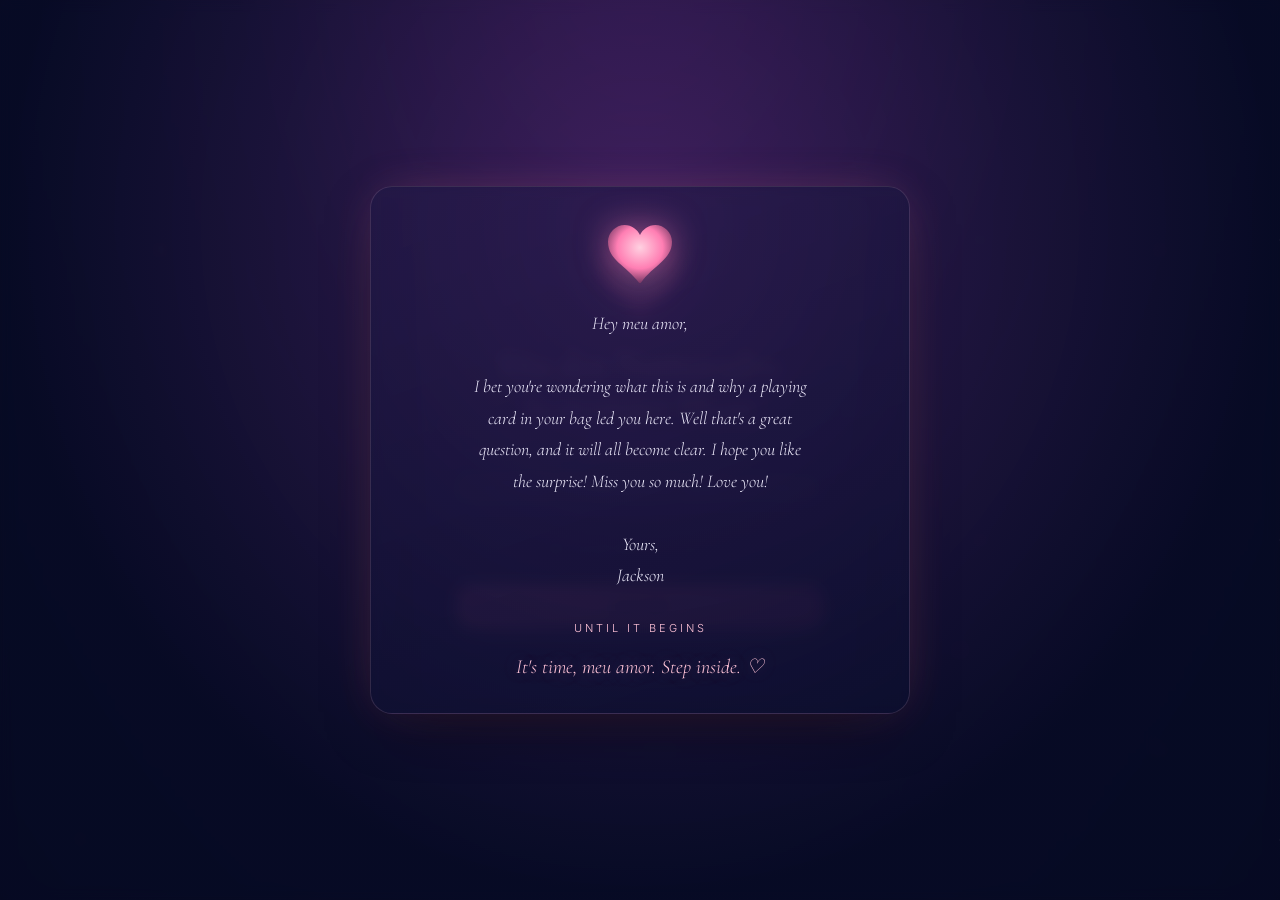
==== commit 6230f0f7: "Lock on timer screen" ====
--- a/index.html
+++ b/index.html
@@ -106,8 +106,6 @@
       </div>
 
       <p class="countdown__ready" id="countdown-ready" hidden></p>
-
-      <button type="button" class="countdown__dismiss" id="countdown-dismiss"></button>
     </div>
   </section>
 
--- a/assets/css/style.css
+++ b/assets/css/style.css
@@ -367,32 +367,6 @@
   color: var(--rose-soft);
   text-shadow: var(--glow-soft);
 }
-.countdown__dismiss {
-  margin-top: 26px;
-  appearance: none;
-  background: transparent;
-  border: 1px solid var(--border);
-  color: var(--text-muted);
-  font-family: var(--sans);
-  font-size: 11px;
-  letter-spacing: 2px;
-  text-transform: uppercase;
-  padding: 9px 16px;
-  border-radius: 999px;
-  cursor: pointer;
-  transition: color .2s, border-color .2s, box-shadow .2s;
-}
-.countdown__dismiss:hover {
-  color: var(--rose-soft);
-  border-color: var(--rose-soft);
-  box-shadow: 0 0 18px -8px rgba(255, 126, 179, 0.6);
-}
-.countdown.is-ready .countdown__dismiss {
-  background: linear-gradient(135deg, var(--rose) 0%, var(--rose-deep) 100%);
-  color: #1a0a1a;
-  border-color: transparent;
-  font-weight: 600;
-}
 
 /* -----------------------------------------------------------------------------
  *  APP / MAIN HUNT VIEW
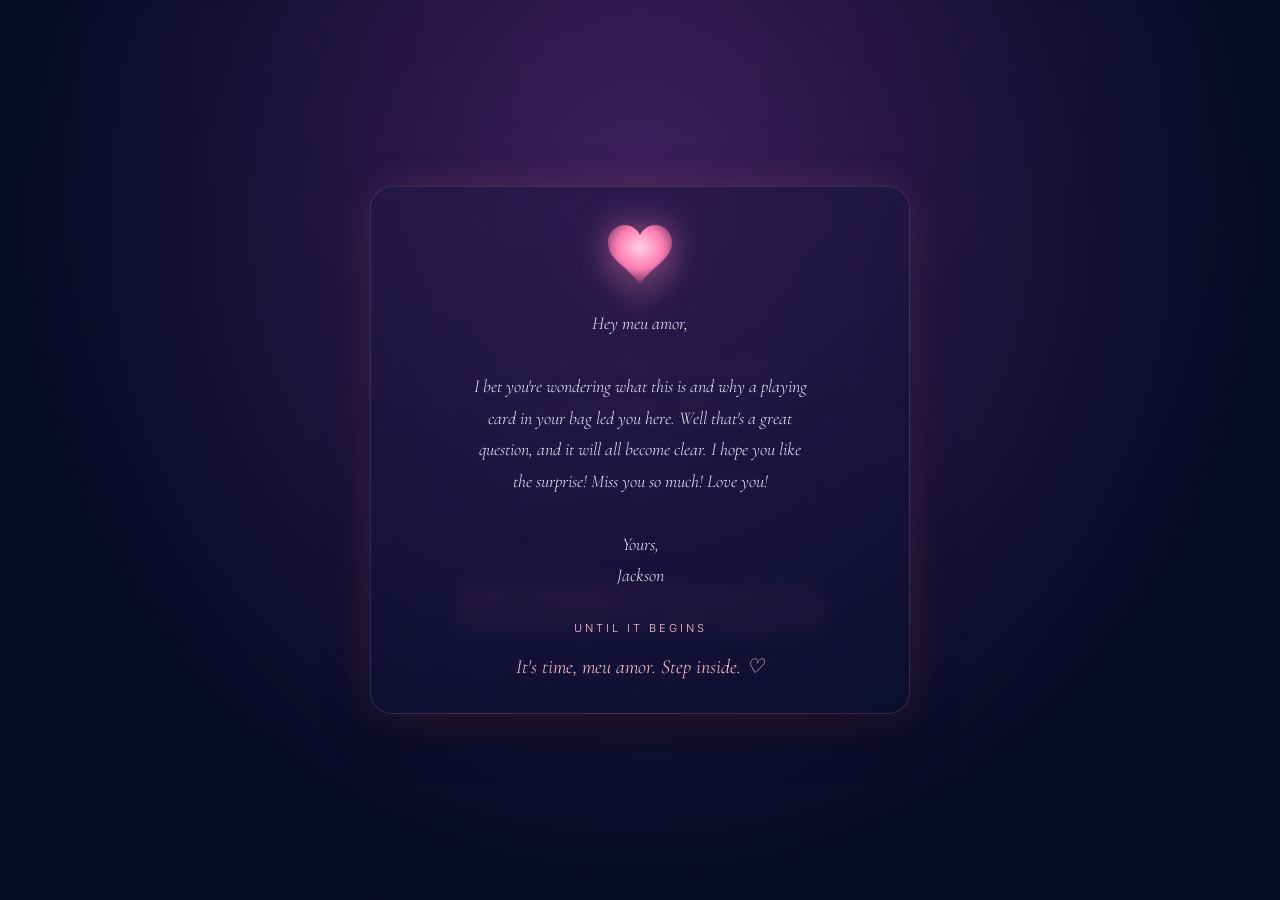
==== commit 7801bfe2: "Clue updates + reveal status bug" ====
--- a/index.html
+++ b/index.html
@@ -197,6 +197,7 @@
 
   <!-- scripts -->
   <script src="assets/js/content.js"></script>
+  <script src="assets/js/clues.js"></script>
   <script src="assets/js/app.js"></script>
 </body>
 </html>
--- a/assets/css/style.css
+++ b/assets/css/style.css
@@ -507,6 +507,68 @@
   background-clip: text;
   color: transparent;
 }
+.stage-card__location {
+  display: flex;
+  align-items: center;
+  gap: 12px;
+  margin: 0 0 20px;
+  padding: 12px 16px;
+  background: rgba(255, 196, 216, 0.07);
+  border: 1px solid var(--border);
+  border-radius: var(--radius);
+}
+.stage-card__location-pin {
+  font-size: 20px;
+  line-height: 1;
+  filter: drop-shadow(0 0 8px rgba(255, 126, 179, 0.5));
+}
+.stage-card__location-label {
+  display: block;
+  font-family: var(--sans);
+  font-size: 10px;
+  letter-spacing: 2.5px;
+  text-transform: uppercase;
+  color: var(--rose-soft);
+  margin-bottom: 2px;
+}
+.stage-card__location-name {
+  display: block;
+  font-family: var(--serif);
+  font-size: 17px;
+  line-height: 1.4;
+  color: var(--text);
+}
+.stage-card__location-detail {
+  display: block;
+  font-family: var(--sans);
+  font-size: 13px;
+  line-height: 1.5;
+  color: var(--text-dim);
+  margin-top: 3px;
+}
+
+.stage-card__reveal-location {
+  margin-top: 12px;
+  width: 100%;
+  appearance: none;
+  background: transparent;
+  border: 1px dashed var(--border);
+  color: var(--text-muted);
+  font-family: var(--sans);
+  font-size: 11px;
+  letter-spacing: 2px;
+  text-transform: uppercase;
+  padding: 11px 14px;
+  border-radius: var(--radius);
+  cursor: pointer;
+  transition: color .2s, border-color .2s, box-shadow .2s;
+}
+.stage-card__reveal-location:hover {
+  color: var(--rose-soft);
+  border-color: var(--rose-soft);
+  box-shadow: 0 0 18px -10px rgba(255, 126, 179, 0.6);
+}
+
 .stage-card__clue {
   font-family: var(--serif);
   font-style: italic;
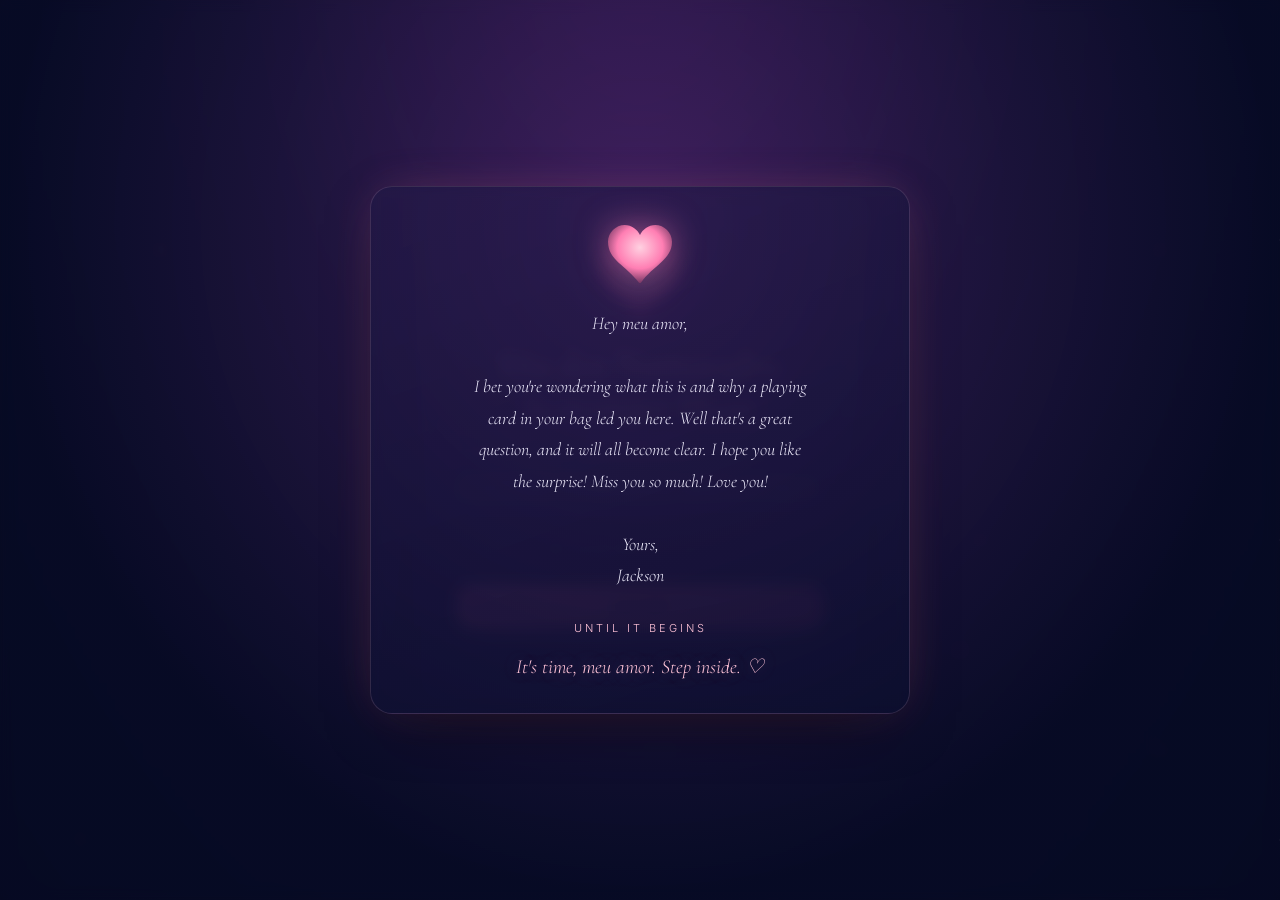
==== commit 2612bf2a: "Update entertainment + new explain page" ====
--- a/index.html
+++ b/index.html
@@ -122,15 +122,23 @@
         </div>
       </div>
       <nav class="tabs" role="tablist" aria-label="Sections">
-        <button class="tab is-active" role="tab" data-tab="hunt" aria-selected="true">The Hunt</button>
+        <button class="tab is-active" role="tab" data-tab="start" aria-selected="true">Start Here</button>
+        <button class="tab" role="tab" data-tab="hunt" aria-selected="false">The Hunt</button>
         <button class="tab" role="tab" data-tab="map" aria-selected="false">Map</button>
         <button class="tab" role="tab" data-tab="vault" aria-selected="false">Entertainment</button>
       </nav>
       <button id="reset-btn" class="ghost-btn" type="button" title="Reset progress">reset</button>
     </header>
 
+    <!-- ============== TAB: START HERE / INSTRUCTIONS ============== -->
+    <section id="tab-start" class="tab-panel is-active" role="tabpanel">
+      <div class="howto" id="howto" aria-live="polite">
+        <!-- populated by JS -->
+      </div>
+    </section>
+
     <!-- ============== TAB: THE HUNT ============== -->
-    <section id="tab-hunt" class="tab-panel is-active" role="tabpanel">
+    <section id="tab-hunt" class="tab-panel" role="tabpanel" hidden>
       <div class="stage-card" id="stage-card" aria-live="polite">
         <!-- populated by JS -->
       </div>
@@ -155,11 +163,7 @@
       <h2 class="section-title">The Vault</h2>
       <p class="section-sub" id="vault-intro"></p>
 
-      <h3 class="subsection-title">Sounds</h3>
-      <div id="audio-list" class="media-list media-list--audio"></div>
-
-      <h3 class="subsection-title">Moving Pictures</h3>
-      <div id="video-list" class="media-list media-list--video"></div>
+      <div id="vault-content" class="vault"></div>
     </section>
 
     <footer class="app__footer">
--- a/assets/css/style.css
+++ b/assets/css/style.css
@@ -569,6 +569,26 @@
   box-shadow: 0 0 18px -10px rgba(255, 126, 179, 0.6);
 }
 
+.stage-card__hint-btn {
+  margin-top: 14px;
+  appearance: none;
+  background: transparent;
+  border: none;
+  color: var(--text-muted);
+  font-family: var(--sans);
+  font-size: 12px;
+  letter-spacing: 1px;
+  text-transform: uppercase;
+  text-decoration: underline;
+  text-underline-offset: 3px;
+  padding: 4px 2px;
+  cursor: pointer;
+  transition: color .2s;
+}
+.stage-card__hint-btn:hover {
+  color: var(--rose-soft);
+}
+
 .stage-card__clue {
   font-family: var(--serif);
   font-style: italic;
@@ -797,6 +817,110 @@
 .progress__label span { color: var(--rose-soft); font-weight: 500; }
 
 /* -----------------------------------------------------------------------------
+ *  HOW-TO / START HERE
+ * --------------------------------------------------------------------------- */
+.howto__card {
+  position: relative;
+  padding: 32px 28px;
+  background: linear-gradient(160deg, rgba(30, 24, 70, 0.7), rgba(11, 16, 48, 0.78));
+  border: 1px solid var(--border);
+  border-radius: var(--radius-lg);
+  box-shadow: var(--shadow);
+  backdrop-filter: blur(14px) saturate(120%);
+  -webkit-backdrop-filter: blur(14px) saturate(120%);
+}
+.howto__eyebrow {
+  font-family: var(--sans);
+  font-size: 11px;
+  letter-spacing: 3px;
+  text-transform: uppercase;
+  color: var(--rose-soft);
+  margin: 0 0 8px;
+}
+.howto__title {
+  font-family: var(--serif);
+  font-weight: 500;
+  font-size: clamp(26px, 4vw, 34px);
+  margin: 0 0 14px;
+  background: linear-gradient(120deg, #fff 0%, var(--rose-soft) 60%, var(--gold) 100%);
+  -webkit-background-clip: text;
+  background-clip: text;
+  color: transparent;
+}
+.howto__intro {
+  font-family: var(--serif);
+  font-style: italic;
+  font-size: 18px;
+  line-height: 1.7;
+  color: var(--text);
+  margin: 0 0 24px;
+}
+.howto__steps {
+  list-style: none;
+  margin: 0 0 24px;
+  padding: 0;
+  display: flex;
+  flex-direction: column;
+  gap: 12px;
+}
+.howto__step {
+  display: flex;
+  align-items: flex-start;
+  gap: 14px;
+  padding: 14px 16px;
+  background: rgba(255, 126, 179, 0.06);
+  border: 1px solid var(--border);
+  border-radius: var(--radius);
+}
+.howto__icon {
+  flex: 0 0 auto;
+  width: 34px;
+  height: 34px;
+  display: grid;
+  place-items: center;
+  border-radius: 50%;
+  background: rgba(255, 126, 179, 0.14);
+  color: var(--rose);
+  font-size: 16px;
+}
+.howto__text {
+  font-family: var(--serif);
+  font-size: 16px;
+  line-height: 1.6;
+  color: var(--text-dim);
+}
+.howto__note {
+  margin: 0 0 24px;
+  padding: 14px 16px;
+  border-left: 2px solid var(--rose);
+  background: rgba(255, 126, 179, 0.08);
+  border-radius: 0 var(--radius) var(--radius) 0;
+  font-family: var(--serif);
+  font-style: italic;
+  color: var(--rose-soft);
+  font-size: 14px;
+}
+.howto__cta {
+  width: 100%;
+  appearance: none;
+  border: none;
+  cursor: pointer;
+  font-family: var(--sans);
+  font-weight: 600;
+  font-size: 14px;
+  letter-spacing: 1.5px;
+  text-transform: uppercase;
+  padding: 16px 22px;
+  border-radius: 999px;
+  color: #2a0f22;
+  background: linear-gradient(120deg, var(--rose-soft), var(--rose));
+  box-shadow: 0 12px 30px -12px rgba(255, 126, 179, 0.8);
+  transition: transform .15s, box-shadow .2s, filter .2s;
+}
+.howto__cta:hover { filter: brightness(1.05); box-shadow: 0 16px 36px -12px rgba(255, 126, 179, 0.9); }
+.howto__cta:active { transform: translateY(1px); }
+
+/* -----------------------------------------------------------------------------
  *  MEDIA / VAULT
  * --------------------------------------------------------------------------- */
 .media-list {
@@ -862,6 +986,99 @@
   content: "🔒";
   font-size: 18px;
   filter: grayscale(0.4) hue-rotate(-20deg);
+}
+
+/* ---- Vault: Spotify + Drive cards ---------------------------------------- */
+.vault {
+  display: grid;
+  gap: 20px;
+}
+.vault__empty {
+  padding: 18px;
+  font-family: var(--serif);
+  font-style: italic;
+  color: var(--text-muted);
+  text-align: center;
+  border: 1px dashed var(--border);
+  border-radius: var(--radius);
+}
+.vault__card {
+  padding: 18px;
+  background: linear-gradient(160deg, rgba(30, 24, 70, 0.55), rgba(11, 16, 48, 0.55));
+  border: 1px solid var(--border);
+  border-radius: var(--radius);
+  display: flex;
+  flex-direction: column;
+  gap: 14px;
+}
+.vault__card--locked {
+  flex-direction: row;
+  align-items: center;
+  border-style: dashed;
+  color: var(--text-muted);
+}
+.vault__head {
+  display: flex;
+  align-items: flex-start;
+  gap: 12px;
+}
+.vault__icon {
+  font-size: 22px;
+  line-height: 1.2;
+  color: var(--rose);
+  flex: 0 0 auto;
+}
+.vault__title {
+  font-family: var(--serif);
+  font-size: 20px;
+  margin: 0;
+  color: var(--text);
+}
+.vault__blurb {
+  margin: 2px 0 0;
+  font-family: var(--serif);
+  font-style: italic;
+  color: var(--rose-soft);
+  font-size: 14px;
+}
+.vault__spotify {
+  width: 100%;
+  border: 0;
+  border-radius: 14px;
+  display: block;
+}
+.vault__drive {
+  width: 100%;
+  border: 1px solid var(--border);
+  border-radius: 14px;
+  background: rgba(7, 10, 34, 0.7);
+  display: block;
+}
+.vault__open {
+  align-self: flex-start;
+  appearance: none;
+  text-decoration: none;
+  border: 1px solid var(--border);
+  color: var(--text-dim);
+  font-family: var(--sans);
+  font-size: 12px;
+  letter-spacing: 1.5px;
+  text-transform: uppercase;
+  padding: 9px 16px;
+  border-radius: 999px;
+  transition: color .2s, border-color .2s, box-shadow .2s;
+}
+.vault__open:hover {
+  color: var(--rose-soft);
+  border-color: var(--rose-soft);
+  box-shadow: 0 0 18px -10px rgba(255, 126, 179, 0.6);
+}
+.vault__error {
+  margin: 0;
+  font-family: var(--serif);
+  font-style: italic;
+  color: var(--text-muted);
+  font-size: 14px;
 }
 
 /* -----------------------------------------------------------------------------
@@ -1046,6 +1263,15 @@
   .reveal__body { font-size: 15px; }
   .reveal__head { font-size: 10px; letter-spacing: 1.5px; }
 
+  .howto__card    { padding: 24px 20px; border-radius: 18px; }
+  .howto__eyebrow { font-size: 10px; letter-spacing: 2.5px; }
+  .howto__intro   { font-size: 16px; }
+  .howto__step    { padding: 12px 14px; gap: 12px; }
+  .howto__icon    { width: 30px; height: 30px; font-size: 15px; }
+  .howto__text    { font-size: 15px; }
+  .howto__note    { font-size: 13px; padding: 12px 14px; }
+  .howto__cta     { font-size: 13px; padding: 15px 18px; }
+
   .section-title    { font-size: 24px; }
   .section-sub      { font-size: 15px; margin-bottom: 18px; }
   .subsection-title { font-size: 18px; margin: 22px 0 10px; }
